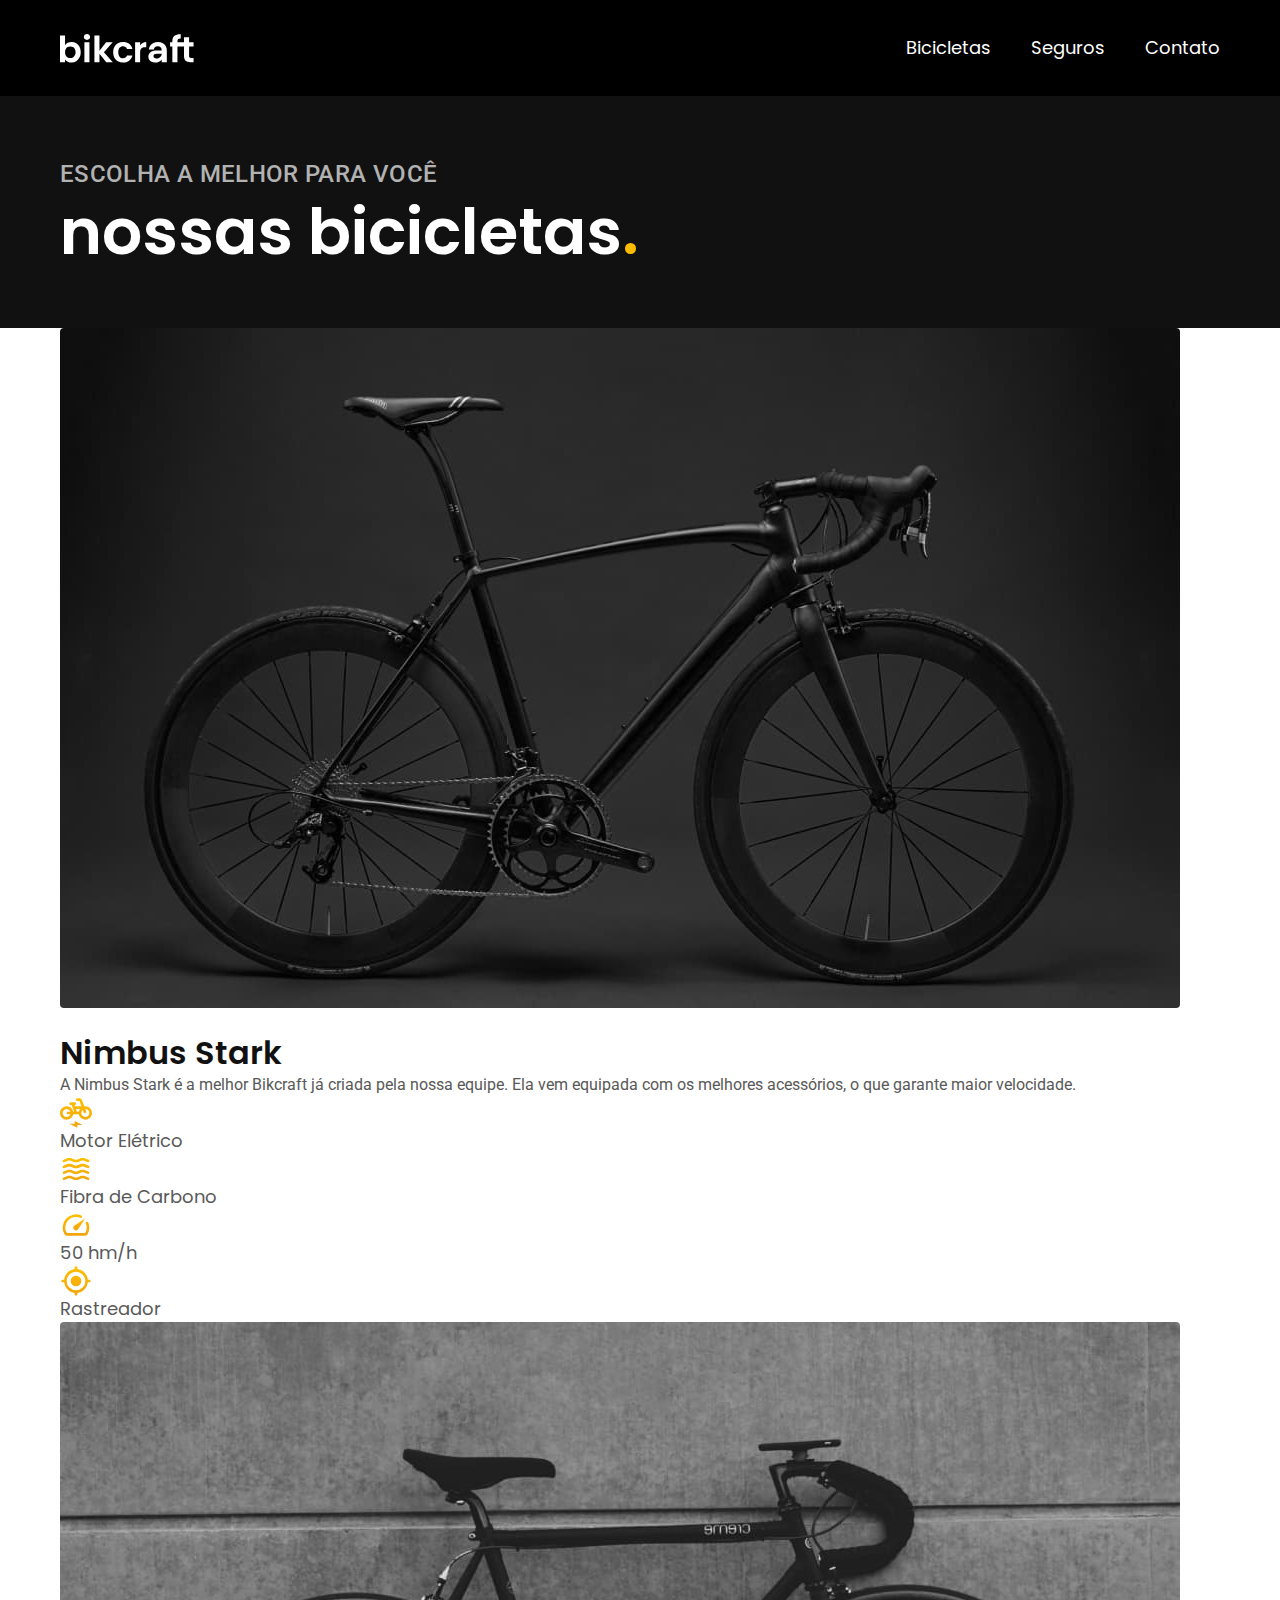
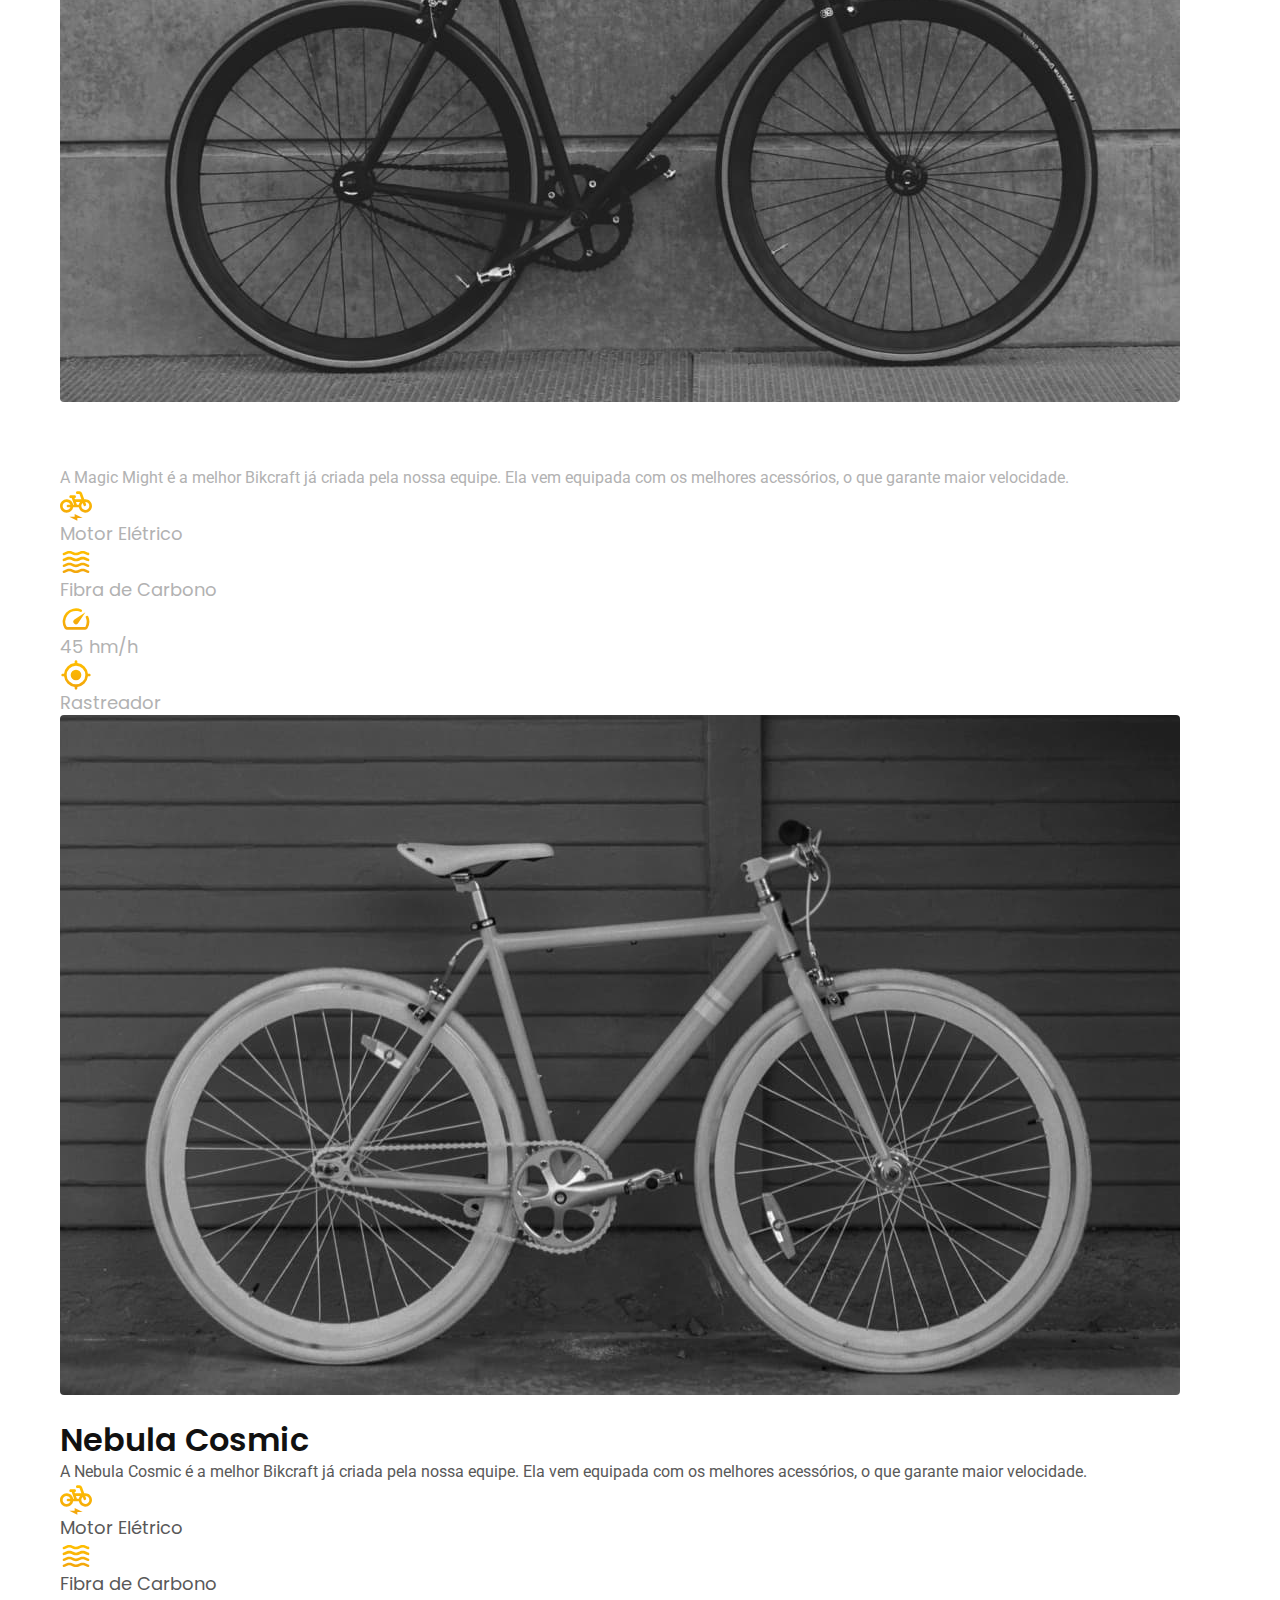
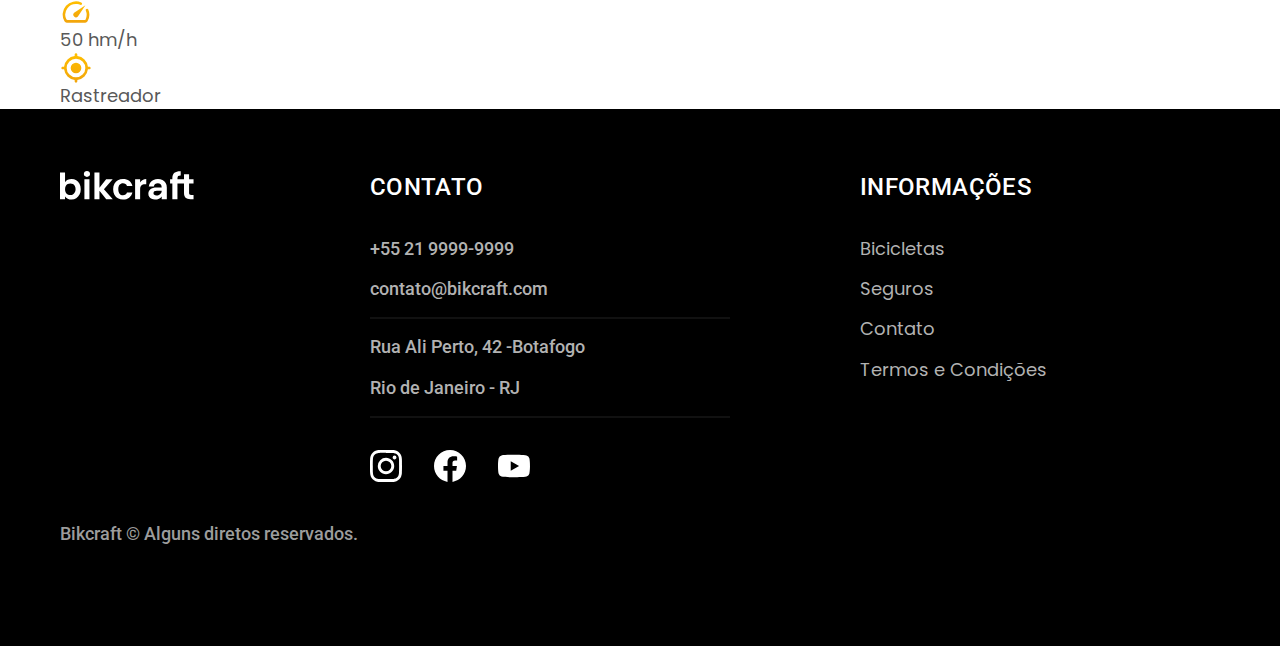
==== bicicletas.html @ cd24823d "Bicicletas 1" ====
<!DOCTYPE html>
<html lang="pt-br">
<head>
  <title>Bicicletas │ Bikcraft</title>
  <meta name="description" content="Termos e Condiçoes.">
  <meta charset="UTF-8">
  <meta name="viewport" content="width=device-width, initial-scale=1.0">
  <link rel="stylesheet" href="./assets/css/style.css">
  <!-- Fonts -->
  <link rel="preconnect" href="https://fonts.googleapis.com">
  <link rel="preconnect" href="https://fonts.gstatic.com" crossorigin>
  <link href="https://fonts.googleapis.com/css2?family=Merriweather:ital,wght@1,900&family=Poppins:wght@400;600&family=Roboto:wght@400;500&display=swap" rel="stylesheet">
</head>
<body id="bicicletas">
  <header class="header-bg">
    <div class="header container">
      <a href="./"><img src="./assets/img/bikcraft.svg" alt="Bikcraft">
      </a>
      <nav aria-label="primaria">
        <ul class="header-menu font-1-m cor-0">
          <li><a href="./bicicletas.html">Bicicletas</a></li>
          <li><a href="./seguros.html">Seguros</a></li>
          <li><a href="./contato.html">Contato</a></li>
        </ul>
      </nav>
    </div>
  </header>

  <main>
    <div class="titulo-bg">
      <div class="titulo container">
        <p class="font-2-l-b cor-5">Escolha a melhor para você</p>
        <h1 class="font-1-xxl cor-0">nossas bicicletas<span class="cor-p1">.</span></h1>
      </div>
    </div>

    
    <div class="bicicletas-bg">
      <div class="bicicletas container">
        <div class="bicicletas-imagem">
          <img src="./assets/img/bicicletas/nimbus.jpg" alt="">
          <span class="font-2-m cor-0">R$ 4999</span>
        </div>
        <div class="bicicletas-conteudo">
          <h2 class="font-1-xl">Nimbus Stark</h2>
          <p class="font-2-s cor-8">A Nimbus Stark é a melhor Bikcraft já criada pela nossa equipe. Ela vem equipada com os melhores acessórios, o que garante maior velocidade.</p>
          <ul class="font-1-m cor-8">
            <li><img src="./assets/img/icones/eletrica.svg" alt=""></li> Motor Elétrico
            <li><img src="./assets/img/icones/carbono.svg" alt=""></li> Fibra de Carbono
            <li><img src="./assets/img/icones/velocidade.svg" alt=""></li> 50 hm/h
            <li><img src="./assets/img/icones/rastreador.svg" alt=""></li> Rastreador
          </ul>
        </div>
      </div>
    </div>

    <div class="bicicletas-bg">
      <div class="bicicletas container">
        <div class="bicicletas-imagem">
          <img src="./assets/img/bicicletas/magic.jpg" alt="">
          <span class="font-2-m cor-0">R$ 2499</span>
        </div>
        <div class="bicicletas-conteudo">
          <h2 class="font-1-xl cor-0">Magic Might</h2>
          <p class="font-2-s cor-5">A Magic Might é a melhor Bikcraft já criada pela nossa equipe. Ela vem equipada com os melhores acessórios, o que garante maior velocidade.</p>
          <ul class="font-1-m cor-5">
            <li><img src="./assets/img/icones/eletrica.svg" alt=""></li> Motor Elétrico
            <li><img src="./assets/img/icones/carbono.svg" alt=""></li> Fibra de Carbono
            <li><img src="./assets/img/icones/velocidade.svg" alt=""></li> 45 hm/h
            <li><img src="./assets/img/icones/rastreador.svg" alt=""></li> Rastreador
          </ul>
        </div>
      </div>
    </div>

    <div class="bicicletas-bg">
      <div class="bicicletas container">
        <div class="bicicletas-imagem">
          <img src="./assets/img/bicicletas/nebula.jpg" alt="">
          <span class="font-2-m cor-0">R$ 3999</span>
        </div>
        <div class="bicicletas-conteudo">
          <h2 class="font-1-xl">Nebula Cosmic</h2>
          <p class="font-2-s cor-8">A Nebula Cosmic é a melhor Bikcraft já criada pela nossa equipe. Ela vem equipada com os melhores acessórios, o que garante maior velocidade.</p>
          <ul class="font-1-m cor-8">
            <li><img src="./assets/img/icones/eletrica.svg" alt=""></li> Motor Elétrico
            <li><img src="./assets/img/icones/carbono.svg" alt=""></li> Fibra de Carbono
            <li><img src="./assets/img/icones/velocidade.svg" alt=""></li> 50 hm/h
            <li><img src="./assets/img/icones/rastreador.svg" alt=""></li> Rastreador
          </ul>
        </div>
      </div>
    </div>

  </main>

  <footer class="footer-bg">
    <div class="footer container">
      <img src="./assets/img/bikcraft.svg" alt="">
      <div class="footer-contato">
        <h3 class="font-2-l-b cor-0">Contato</h3>
        <ul class="font-2-m cor-5">
          <li><a href="tel:+552199999999">+55 21 9999-9999</a></li>
          <li><a href="mailto:contato@bikcraft.com">contato@bikcraft.com</a></li>
          <li>Rua Ali Perto, 42 -Botafogo</li>
          <li>Rio de Janeiro - RJ</li>
        </ul>
        <div class="footer-redes">
          <a href="./">
            <img src="./assets/img/redes/instagram.svg" alt="instagram">
          </a>
          <a href="./">
            <img src="./assets/img/redes/facebook.svg" alt="Facebook">
          </a>
          <a href="./">
            <img src="./assets/img/redes/youtube.svg" alt="Youtube">
          </a>
        </div>
      </div>
      <div class="footer-informacoes">
        <h3 class="font-2-l-b cor-0">Informações</h3>
        <nav>
          <ul class="font-1-m cor-5">
            <li><a href="./bicicletas.html">Bicicletas</a></li>
            <li><a href="./seguros.html">Seguros</a></li>
             <li><a href="./contato.html">Contato</a></li>
             <li><a href="./termos.html">Termos e Condições</a></li>
          </ul>
        </nav>
      </div>
      <p class=" footer-copy font-2-m cor-6">Bikcraft © Alguns diretos reservados.</p>
    </div>
  </footer>
</body>
</html>
---- assets/css/style.css ----
/* Global */
@import './global/global.css';
@import './utilidades/tipografia.css';
@import './utilidades/cores.css';

@import './global/header.css';
@import './global/footer.css';

/* Utilidades */
@import './utilidades/componentes.css';

/* Home */
@import './home/introducao.css';
@import './home/tecnologia.css';
@import './home/parceiros.css';
@import './home/depoimento.css';

/* Bicicletas */
@import './bicicletas/bicicletas-lista.css';
@import './bicicletas/bicicletas.css';

/* Seguros */
@import './seguros/seguros.css';

/* Termos */
@import './termos/termos.css';
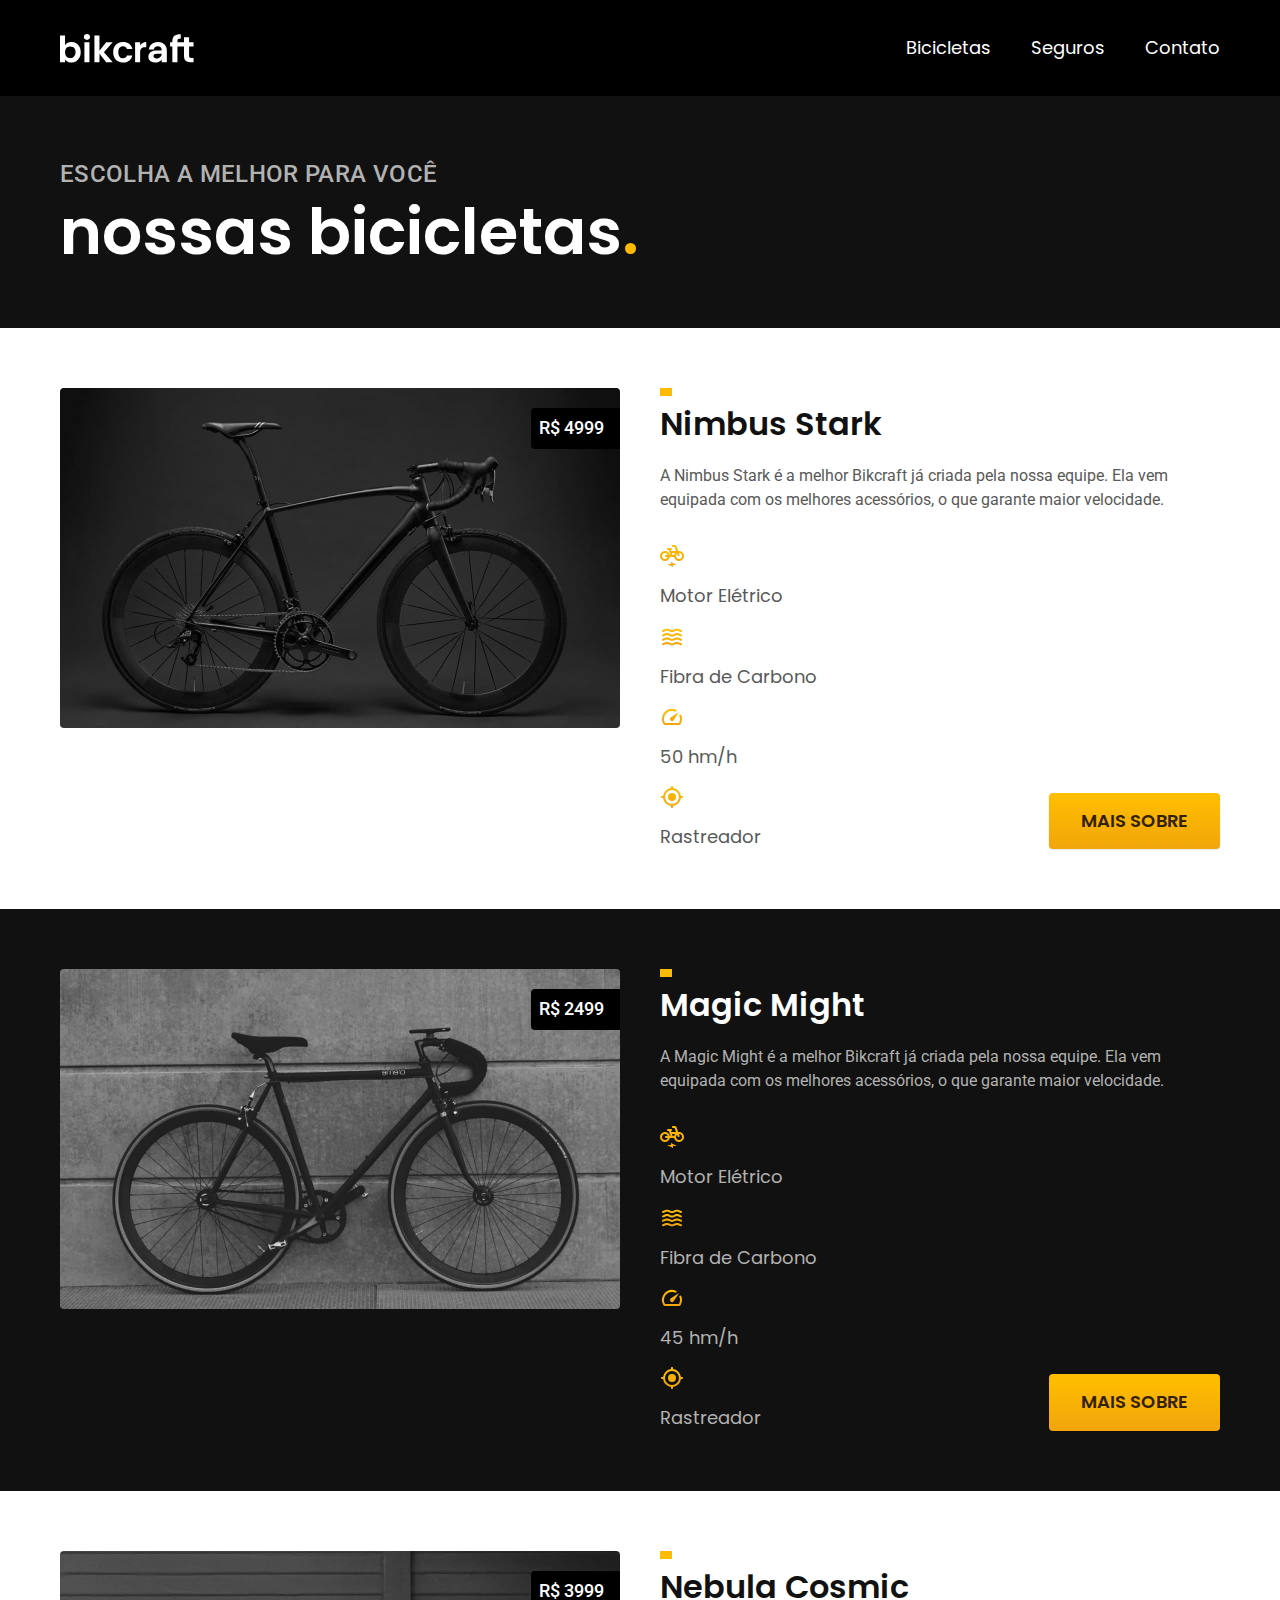
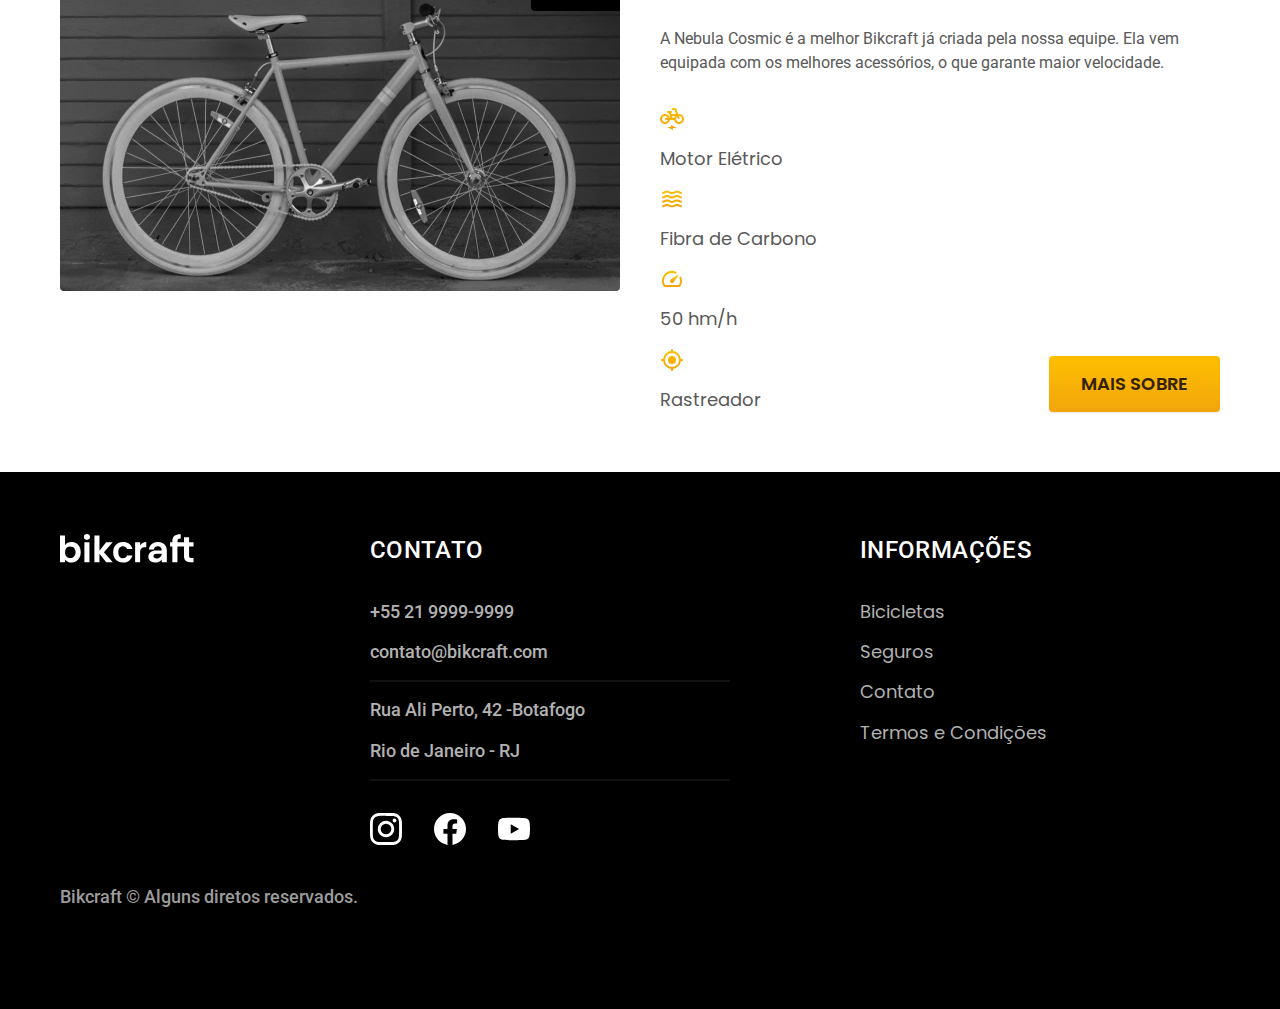
==== commit 3d87beb4: "fix bugs" ====
--- a/bicicletas.html
+++ b/bicicletas.html
@@ -5,7 +5,7 @@
   <meta name="description" content="Termos e Condiçoes.">
   <meta charset="UTF-8">
   <meta name="viewport" content="width=device-width, initial-scale=1.0">
-  <link rel="stylesheet" href="./assets/css/style.css">
+  <link rel="stylesheet" href="./css/style.css">
   <!-- Fonts -->
   <link rel="preconnect" href="https://fonts.googleapis.com">
   <link rel="preconnect" href="https://fonts.gstatic.com" crossorigin>
@@ -14,7 +14,7 @@
 <body id="bicicletas">
   <header class="header-bg">
     <div class="header container">
-      <a href="./"><img src="./assets/img/bikcraft.svg" alt="Bikcraft">
+      <a href="./"><img src="./img/bikcraft.svg" alt="Bikcraft">
       </a>
       <nav aria-label="primaria">
         <ul class="header-menu font-1-m cor-0">
@@ -35,21 +35,21 @@
     </div>
 
     
-    <div class="bicicletas-bg">
       <div class="bicicletas container">
         <div class="bicicletas-imagem">
-          <img src="./assets/img/bicicletas/nimbus.jpg" alt="">
+          <img src="./img/bicicletas/nimbus.jpg" alt="">
           <span class="font-2-m cor-0">R$ 4999</span>
         </div>
         <div class="bicicletas-conteudo">
           <h2 class="font-1-xl">Nimbus Stark</h2>
           <p class="font-2-s cor-8">A Nimbus Stark é a melhor Bikcraft já criada pela nossa equipe. Ela vem equipada com os melhores acessórios, o que garante maior velocidade.</p>
           <ul class="font-1-m cor-8">
-            <li><img src="./assets/img/icones/eletrica.svg" alt=""></li> Motor Elétrico
-            <li><img src="./assets/img/icones/carbono.svg" alt=""></li> Fibra de Carbono
-            <li><img src="./assets/img/icones/velocidade.svg" alt=""></li> 50 hm/h
-            <li><img src="./assets/img/icones/rastreador.svg" alt=""></li> Rastreador
+            <li><img src="./img/icones/eletrica.svg" alt=""></li> Motor Elétrico
+            <li><img src="./img/icones/carbono.svg" alt=""></li> Fibra de Carbono
+            <li><img src="./img/icones/velocidade.svg" alt=""></li> 50 hm/h
+            <li><img src="./img/icones/rastreador.svg" alt=""></li> Rastreador
           </ul>
+          <a class="botao seta" href="./bicicletas/nimbus.html">Mais Sobre</a>
         </div>
       </div>
     </div>
@@ -57,37 +57,38 @@
     <div class="bicicletas-bg">
       <div class="bicicletas container">
         <div class="bicicletas-imagem">
-          <img src="./assets/img/bicicletas/magic.jpg" alt="">
+          <img src="./img/bicicletas/magic.jpg" alt="">
           <span class="font-2-m cor-0">R$ 2499</span>
         </div>
         <div class="bicicletas-conteudo">
           <h2 class="font-1-xl cor-0">Magic Might</h2>
           <p class="font-2-s cor-5">A Magic Might é a melhor Bikcraft já criada pela nossa equipe. Ela vem equipada com os melhores acessórios, o que garante maior velocidade.</p>
           <ul class="font-1-m cor-5">
-            <li><img src="./assets/img/icones/eletrica.svg" alt=""></li> Motor Elétrico
-            <li><img src="./assets/img/icones/carbono.svg" alt=""></li> Fibra de Carbono
-            <li><img src="./assets/img/icones/velocidade.svg" alt=""></li> 45 hm/h
-            <li><img src="./assets/img/icones/rastreador.svg" alt=""></li> Rastreador
+            <li><img src="./img/icones/eletrica.svg" alt=""></li> Motor Elétrico
+            <li><img src="./img/icones/carbono.svg" alt=""></li> Fibra de Carbono
+            <li><img src="./img/icones/velocidade.svg" alt=""></li> 45 hm/h
+            <li><img src="./img/icones/rastreador.svg" alt=""></li> Rastreador
           </ul>
+          <a class="botao seta" href="./bicicletas/magic.html">Mais Sobre</a>
         </div>
       </div>
     </div>
 
-    <div class="bicicletas-bg">
       <div class="bicicletas container">
         <div class="bicicletas-imagem">
-          <img src="./assets/img/bicicletas/nebula.jpg" alt="">
+          <img src="./img/bicicletas/nebula.jpg" alt="">
           <span class="font-2-m cor-0">R$ 3999</span>
         </div>
         <div class="bicicletas-conteudo">
           <h2 class="font-1-xl">Nebula Cosmic</h2>
           <p class="font-2-s cor-8">A Nebula Cosmic é a melhor Bikcraft já criada pela nossa equipe. Ela vem equipada com os melhores acessórios, o que garante maior velocidade.</p>
           <ul class="font-1-m cor-8">
-            <li><img src="./assets/img/icones/eletrica.svg" alt=""></li> Motor Elétrico
-            <li><img src="./assets/img/icones/carbono.svg" alt=""></li> Fibra de Carbono
-            <li><img src="./assets/img/icones/velocidade.svg" alt=""></li> 50 hm/h
-            <li><img src="./assets/img/icones/rastreador.svg" alt=""></li> Rastreador
+            <li><img src="./img/icones/eletrica.svg" alt=""></li> Motor Elétrico
+            <li><img src="./img/icones/carbono.svg" alt=""></li> Fibra de Carbono
+            <li><img src="./img/icones/velocidade.svg" alt=""></li> 50 hm/h
+            <li><img src="./img/icones/rastreador.svg" alt=""></li> Rastreador
           </ul>
+          <a class="botao seta" href="./bicicletas/nebula.html">Mais Sobre</a>
         </div>
       </div>
     </div>
@@ -96,7 +97,7 @@
 
   <footer class="footer-bg">
     <div class="footer container">
-      <img src="./assets/img/bikcraft.svg" alt="">
+      <img src="./img/bikcraft.svg" alt="">
       <div class="footer-contato">
         <h3 class="font-2-l-b cor-0">Contato</h3>
         <ul class="font-2-m cor-5">
@@ -107,13 +108,13 @@
         </ul>
         <div class="footer-redes">
           <a href="./">
-            <img src="./assets/img/redes/instagram.svg" alt="instagram">
+            <img src="./img/redes/instagram.svg" alt="instagram">
           </a>
           <a href="./">
-            <img src="./assets/img/redes/facebook.svg" alt="Facebook">
+            <img src="./img/redes/facebook.svg" alt="Facebook">
           </a>
           <a href="./">
-            <img src="./assets/img/redes/youtube.svg" alt="Youtube">
+            <img src="./img/redes/youtube.svg" alt="Youtube">
           </a>
         </div>
       </div>
--- a/css/style.css
+++ b/css/style.css
@@ -0,0 +1,26 @@
+/* Global */
+@import './global/global.css';
+@import './utilidades/tipografia.css';
+@import './utilidades/cores.css';
+
+@import './global/header.css';
+@import './global/footer.css';
+
+/* Utilidades */
+@import './utilidades/componentes.css';
+
+/* Home */
+@import './home/introducao.css';
+@import './home/tecnologia.css';
+@import './home/parceiros.css';
+@import './home/depoimento.css';
+
+/* Bicicletas */
+@import './bicicletas/bicicletas-lista.css';
+@import './bicicletas/bicicletas.css';
+
+/* Seguros */
+@import './seguros/seguros.css';
+
+/* Termos */
+@import './termos/termos.css';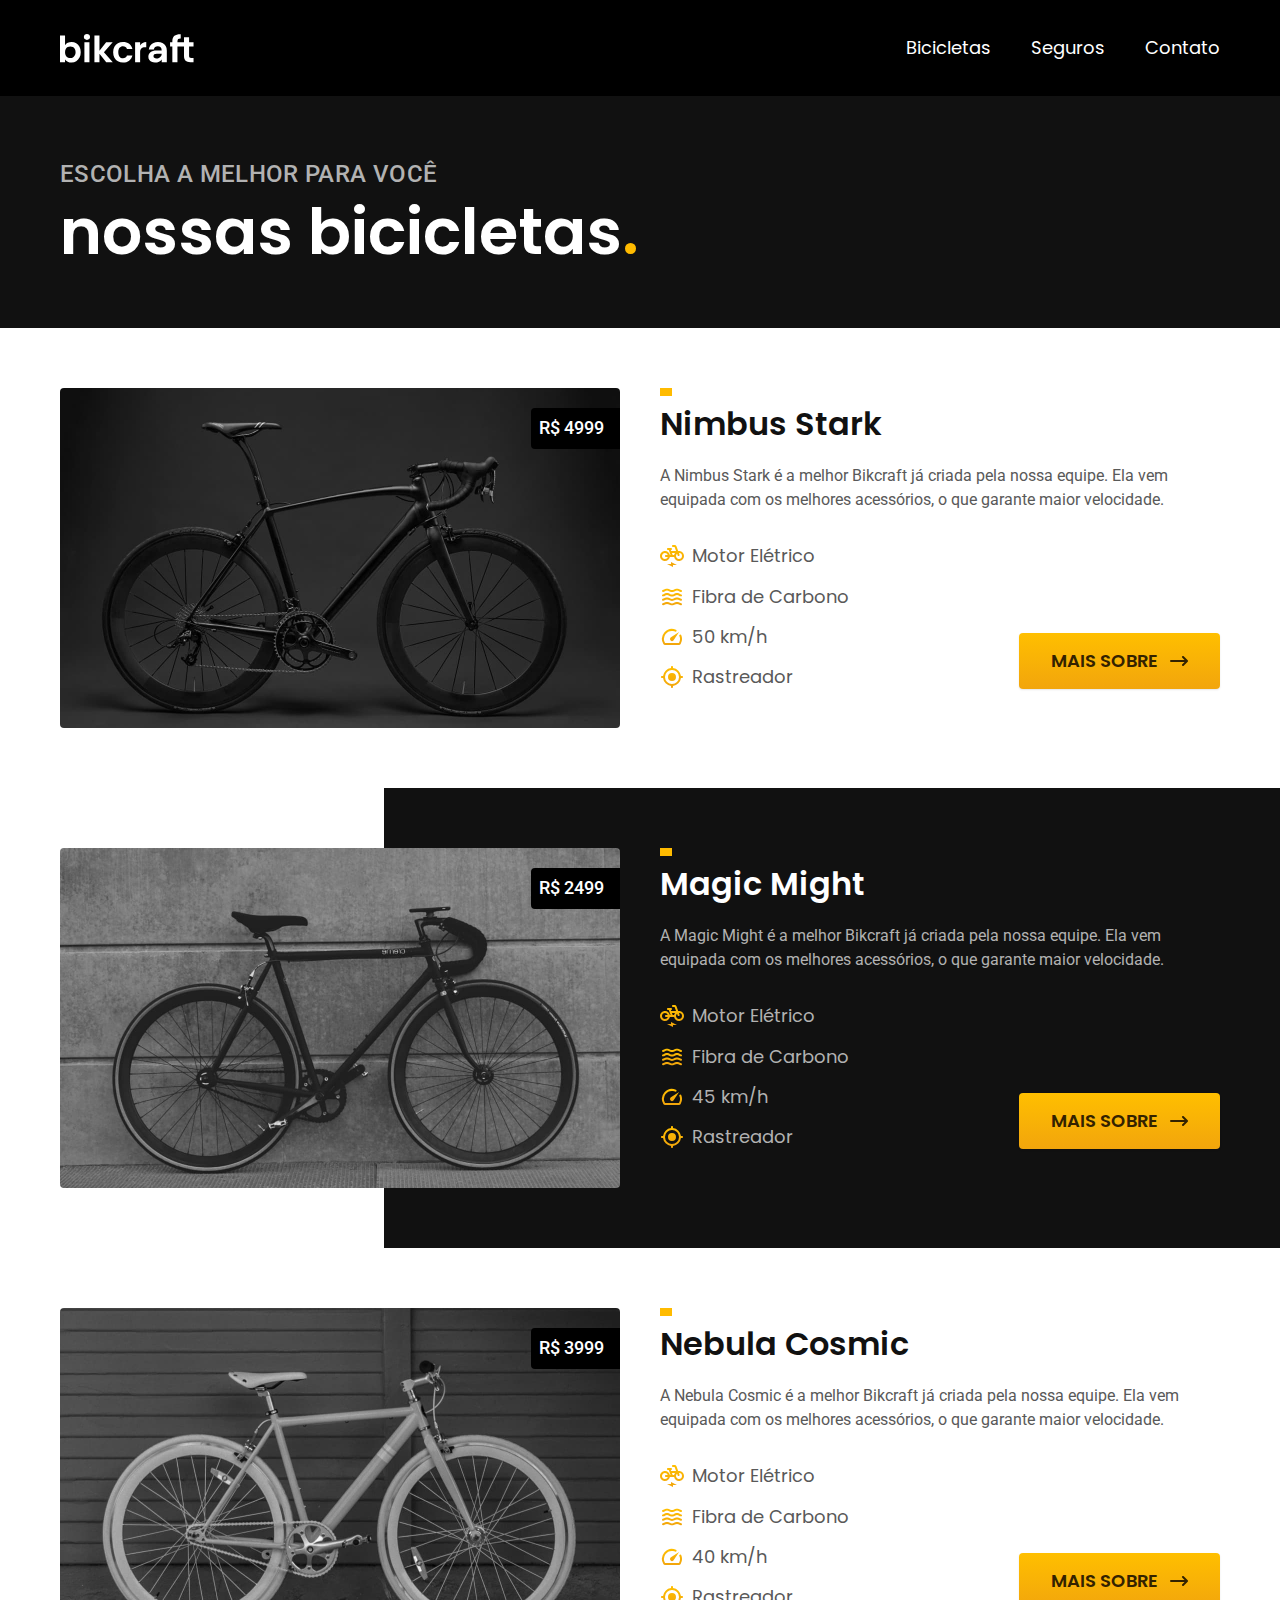
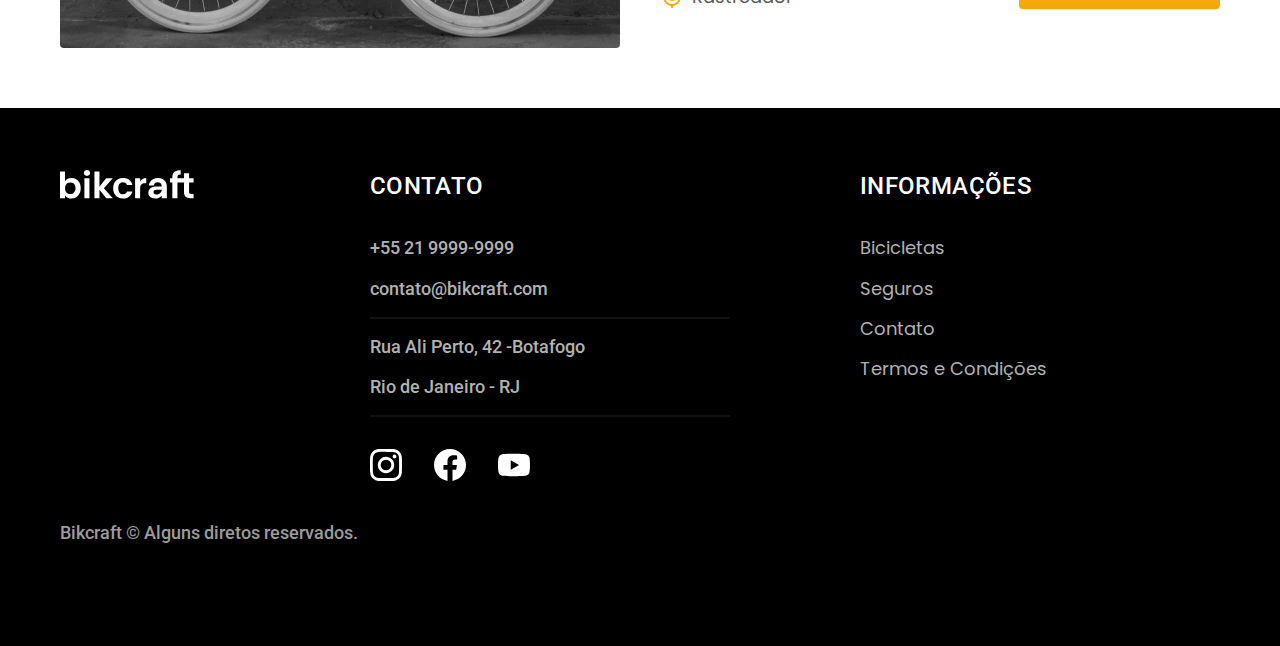
==== commit 8558d998: "Bicicletas 3" ====
--- a/bicicletas.html
+++ b/bicicletas.html
@@ -1,16 +1,18 @@
 <!DOCTYPE html>
 <html lang="pt-br">
 <head>
+  <meta charset="UTF-8">
+  <meta name="viewport" content="width=device-width, initial-scale=1.0">
   <title>Bicicletas │ Bikcraft</title>
   <meta name="description" content="Termos e Condiçoes.">
-  <meta charset="UTF-8">
-  <meta name="viewport" content="width=device-width, initial-scale=1.0">
+
   <link rel="stylesheet" href="./css/style.css">
-  <!-- Fonts -->
+
   <link rel="preconnect" href="https://fonts.googleapis.com">
   <link rel="preconnect" href="https://fonts.gstatic.com" crossorigin>
   <link href="https://fonts.googleapis.com/css2?family=Merriweather:ital,wght@1,900&family=Poppins:wght@400;600&family=Roboto:wght@400;500&display=swap" rel="stylesheet">
 </head>
+
 <body id="bicicletas">
   <header class="header-bg">
     <div class="header container">
@@ -34,20 +36,20 @@
       </div>
     </div>
 
-    
+    <!-- <div class="bicicletas-bg"> -->
       <div class="bicicletas container">
         <div class="bicicletas-imagem">
-          <img src="./img/bicicletas/nimbus.jpg" alt="">
+          <img src="./img/bicicletas/nimbus.jpg" alt="Bicicleta preta">
           <span class="font-2-m cor-0">R$ 4999</span>
         </div>
         <div class="bicicletas-conteudo">
           <h2 class="font-1-xl">Nimbus Stark</h2>
           <p class="font-2-s cor-8">A Nimbus Stark é a melhor Bikcraft já criada pela nossa equipe. Ela vem equipada com os melhores acessórios, o que garante maior velocidade.</p>
           <ul class="font-1-m cor-8">
-            <li><img src="./img/icones/eletrica.svg" alt=""></li> Motor Elétrico
-            <li><img src="./img/icones/carbono.svg" alt=""></li> Fibra de Carbono
-            <li><img src="./img/icones/velocidade.svg" alt=""></li> 50 hm/h
-            <li><img src="./img/icones/rastreador.svg" alt=""></li> Rastreador
+            <li><img src="./img/icones/eletrica.svg" alt=""><span>Motor Elétrico</span></li>
+            <li><img src="./img/icones/carbono.svg" alt=""><span>Fibra de Carbono</span></li>
+            <li><img src="./img/icones/velocidade.svg" alt=""><span>50 km/h</span></li>
+            <li><img src="./img/icones/rastreador.svg" alt=""><span>Rastreador</span></li>
           </ul>
           <a class="botao seta" href="./bicicletas/nimbus.html">Mais Sobre</a>
         </div>
@@ -57,42 +59,42 @@
     <div class="bicicletas-bg">
       <div class="bicicletas container">
         <div class="bicicletas-imagem">
-          <img src="./img/bicicletas/magic.jpg" alt="">
+          <img src="./img/bicicletas/magic.jpg" alt="Bicicleta preta">
           <span class="font-2-m cor-0">R$ 2499</span>
         </div>
         <div class="bicicletas-conteudo">
           <h2 class="font-1-xl cor-0">Magic Might</h2>
           <p class="font-2-s cor-5">A Magic Might é a melhor Bikcraft já criada pela nossa equipe. Ela vem equipada com os melhores acessórios, o que garante maior velocidade.</p>
           <ul class="font-1-m cor-5">
-            <li><img src="./img/icones/eletrica.svg" alt=""></li> Motor Elétrico
-            <li><img src="./img/icones/carbono.svg" alt=""></li> Fibra de Carbono
-            <li><img src="./img/icones/velocidade.svg" alt=""></li> 45 hm/h
-            <li><img src="./img/icones/rastreador.svg" alt=""></li> Rastreador
+            <li><img src="./img/icones/eletrica.svg" alt=""><span>Motor Elétrico</span></li>
+            <li><img src="./img/icones/carbono.svg" alt=""><span>Fibra de Carbono</span></li>
+            <li><img src="./img/icones/velocidade.svg" alt=""><span>45 km/h</span></li>
+            <li><img src="./img/icones/rastreador.svg" alt=""><span>Rastreador</span></li>
           </ul>
           <a class="botao seta" href="./bicicletas/magic.html">Mais Sobre</a>
         </div>
       </div>
     </div>
 
+    <!-- <div class="bicicletas-bg"> -->
       <div class="bicicletas container">
         <div class="bicicletas-imagem">
-          <img src="./img/bicicletas/nebula.jpg" alt="">
+          <img src="./img/bicicletas/nebula.jpg" alt="Bicicleta branca">
           <span class="font-2-m cor-0">R$ 3999</span>
         </div>
         <div class="bicicletas-conteudo">
           <h2 class="font-1-xl">Nebula Cosmic</h2>
           <p class="font-2-s cor-8">A Nebula Cosmic é a melhor Bikcraft já criada pela nossa equipe. Ela vem equipada com os melhores acessórios, o que garante maior velocidade.</p>
           <ul class="font-1-m cor-8">
-            <li><img src="./img/icones/eletrica.svg" alt=""></li> Motor Elétrico
-            <li><img src="./img/icones/carbono.svg" alt=""></li> Fibra de Carbono
-            <li><img src="./img/icones/velocidade.svg" alt=""></li> 50 hm/h
-            <li><img src="./img/icones/rastreador.svg" alt=""></li> Rastreador
+            <li><img src="./img/icones/eletrica.svg" alt=""><span>Motor Elétrico</span></li>
+            <li><img src="./img/icones/carbono.svg" alt=""><span>Fibra de Carbono</span></li>
+            <li><img src="./img/icones/velocidade.svg" alt=""><span>40 km/h</span></li>
+            <li><img src="./img/icones/rastreador.svg" alt=""><span>Rastreador</span></li>
           </ul>
           <a class="botao seta" href="./bicicletas/nebula.html">Mais Sobre</a>
         </div>
       </div>
     </div>
-
   </main>
 
   <footer class="footer-bg">
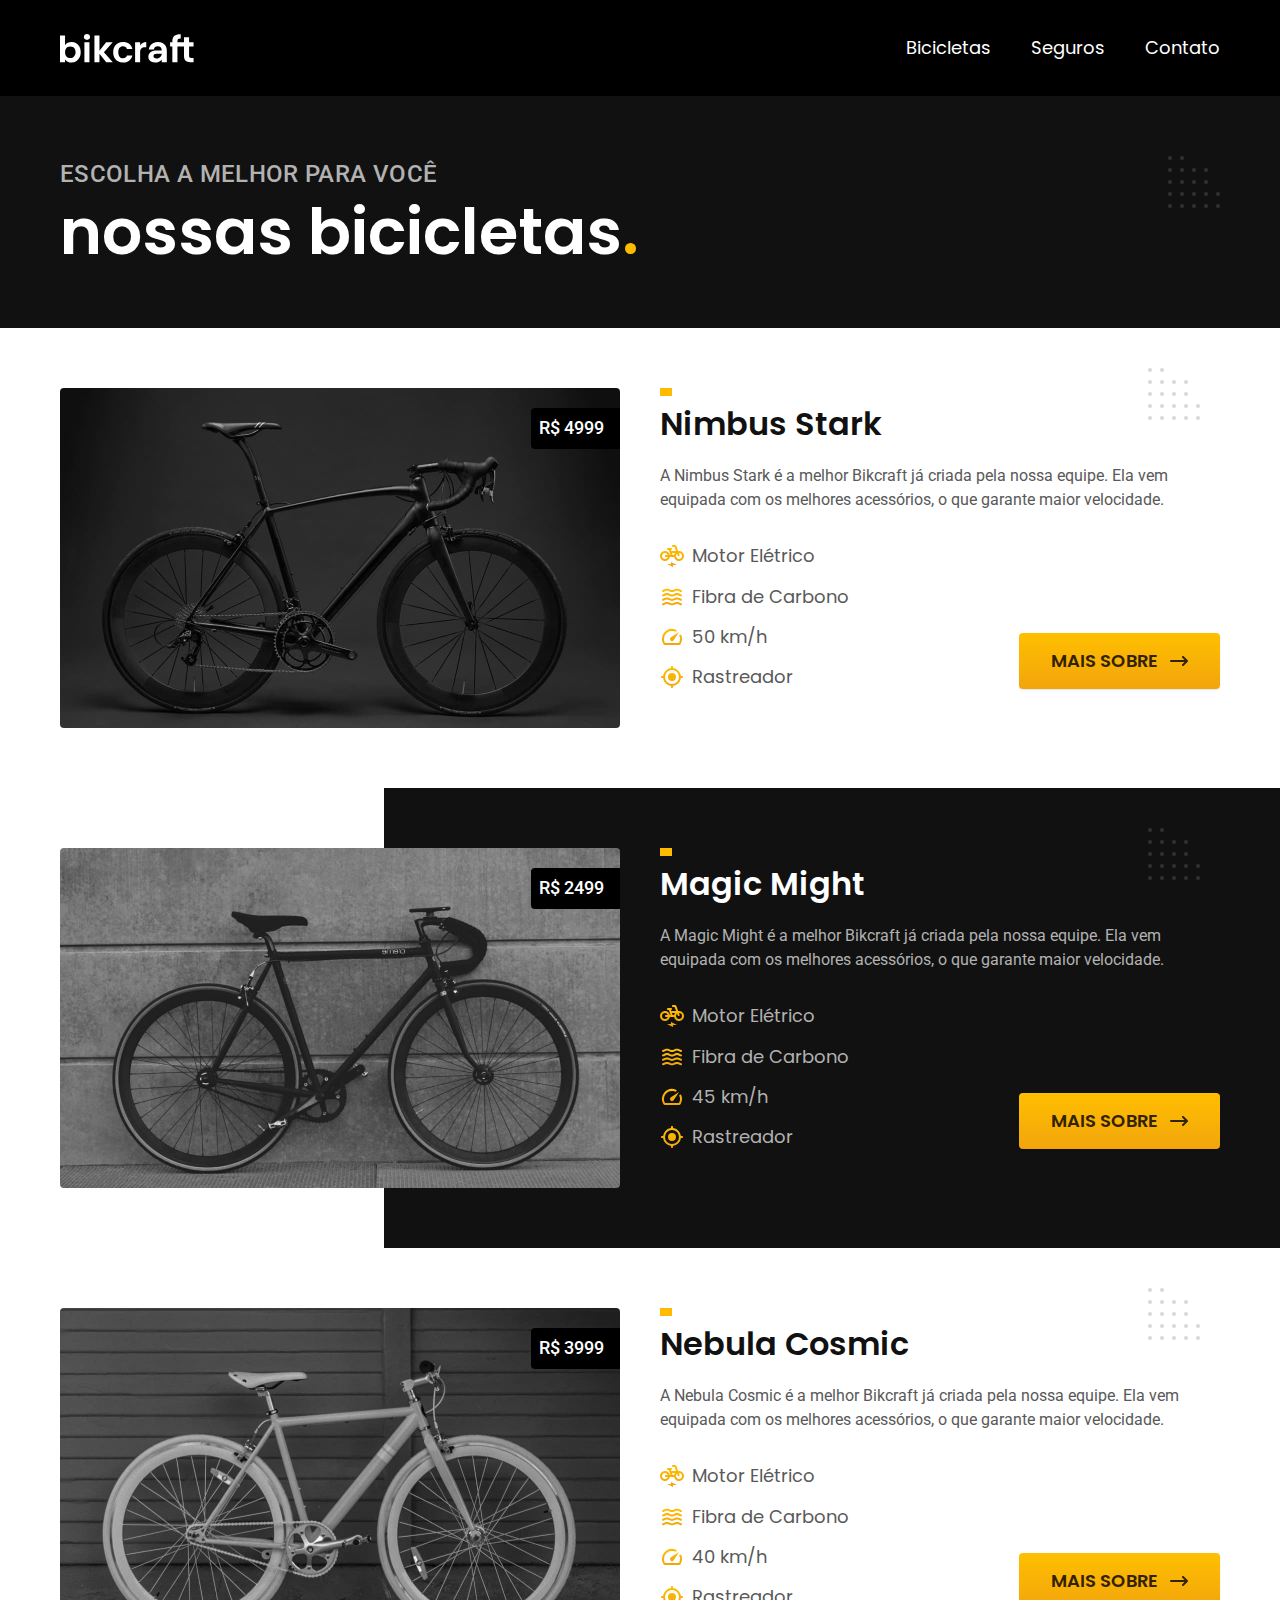
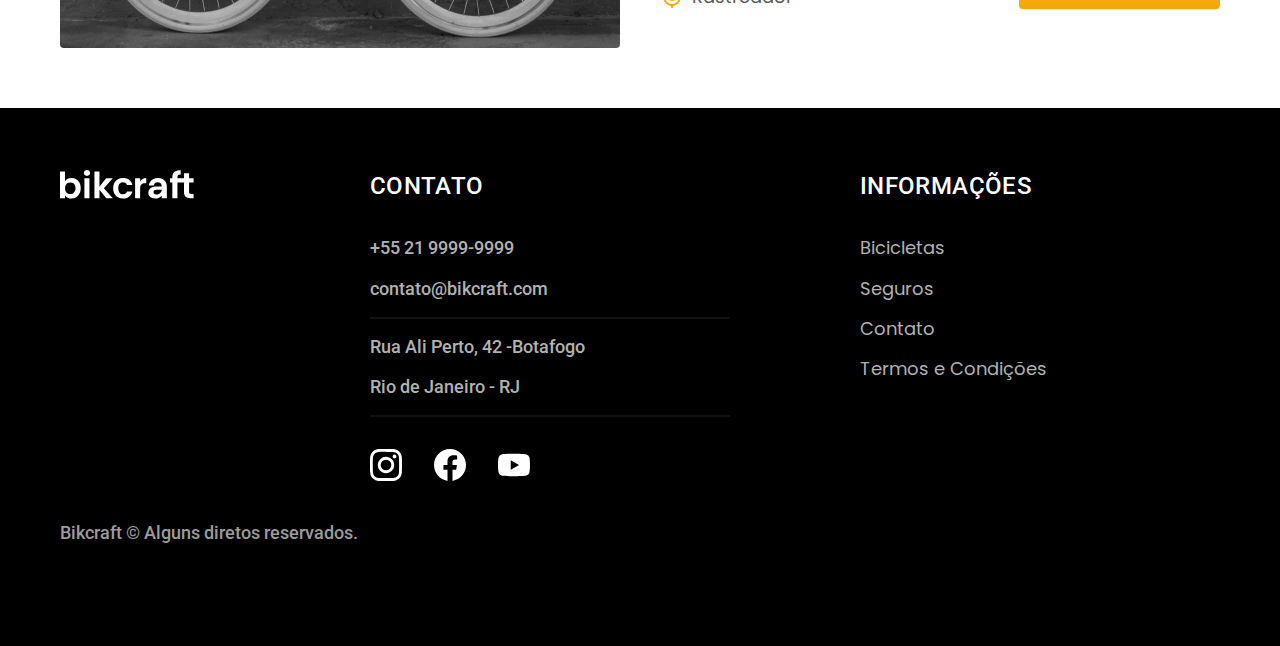
==== commit e0bf6f6f: "otimizações" ====
--- a/bicicletas.html
+++ b/bicicletas.html
@@ -1,11 +1,13 @@
 <!DOCTYPE html>
 <html lang="pt-br">
+
 <head>
   <meta charset="UTF-8">
   <meta name="viewport" content="width=device-width, initial-scale=1.0">
   <title>Bicicletas │ Bikcraft</title>
   <meta name="description" content="Termos e Condiçoes.">
 
+  <link rel="preload" href="./css/style.css" ass="style">
   <link rel="stylesheet" href="./css/style.css">
 
   <link rel="preconnect" href="https://fonts.googleapis.com">
@@ -37,23 +39,23 @@
     </div>
 
     <!-- <div class="bicicletas-bg"> -->
-      <div class="bicicletas container">
-        <div class="bicicletas-imagem">
-          <img src="./img/bicicletas/nimbus.jpg" alt="Bicicleta preta">
-          <span class="font-2-m cor-0">R$ 4999</span>
-        </div>
-        <div class="bicicletas-conteudo">
-          <h2 class="font-1-xl">Nimbus Stark</h2>
-          <p class="font-2-s cor-8">A Nimbus Stark é a melhor Bikcraft já criada pela nossa equipe. Ela vem equipada com os melhores acessórios, o que garante maior velocidade.</p>
-          <ul class="font-1-m cor-8">
-            <li><img src="./img/icones/eletrica.svg" alt=""><span>Motor Elétrico</span></li>
-            <li><img src="./img/icones/carbono.svg" alt=""><span>Fibra de Carbono</span></li>
-            <li><img src="./img/icones/velocidade.svg" alt=""><span>50 km/h</span></li>
-            <li><img src="./img/icones/rastreador.svg" alt=""><span>Rastreador</span></li>
-          </ul>
-          <a class="botao seta" href="./bicicletas/nimbus.html">Mais Sobre</a>
-        </div>
+    <div class="bicicletas container">
+      <div class="bicicletas-imagem">
+        <img src="./img/bicicletas/nimbus.jpg" alt="Bicicleta preta">
+        <span class="font-2-m cor-0">R$ 4999</span>
       </div>
+      <div class="bicicletas-conteudo">
+        <h2 class="font-1-xl">Nimbus Stark</h2>
+        <p class="font-2-s cor-8">A Nimbus Stark é a melhor Bikcraft já criada pela nossa equipe. Ela vem equipada com os melhores acessórios, o que garante maior velocidade.</p>
+        <ul class="font-1-m cor-8">
+          <li><img src="./img/icones/eletrica.svg" alt=""><span>Motor Elétrico</span></li>
+          <li><img src="./img/icones/carbono.svg" alt=""><span>Fibra de Carbono</span></li>
+          <li><img src="./img/icones/velocidade.svg" alt=""><span>50 km/h</span></li>
+          <li><img src="./img/icones/rastreador.svg" alt=""><span>Rastreador</span></li>
+        </ul>
+        <a class="botao seta" href="./bicicletas/nimbus.html">Mais Sobre</a>
+      </div>
+    </div>
     </div>
 
     <div class="bicicletas-bg">
@@ -77,23 +79,23 @@
     </div>
 
     <!-- <div class="bicicletas-bg"> -->
-      <div class="bicicletas container">
-        <div class="bicicletas-imagem">
-          <img src="./img/bicicletas/nebula.jpg" alt="Bicicleta branca">
-          <span class="font-2-m cor-0">R$ 3999</span>
-        </div>
-        <div class="bicicletas-conteudo">
-          <h2 class="font-1-xl">Nebula Cosmic</h2>
-          <p class="font-2-s cor-8">A Nebula Cosmic é a melhor Bikcraft já criada pela nossa equipe. Ela vem equipada com os melhores acessórios, o que garante maior velocidade.</p>
-          <ul class="font-1-m cor-8">
-            <li><img src="./img/icones/eletrica.svg" alt=""><span>Motor Elétrico</span></li>
-            <li><img src="./img/icones/carbono.svg" alt=""><span>Fibra de Carbono</span></li>
-            <li><img src="./img/icones/velocidade.svg" alt=""><span>40 km/h</span></li>
-            <li><img src="./img/icones/rastreador.svg" alt=""><span>Rastreador</span></li>
-          </ul>
-          <a class="botao seta" href="./bicicletas/nebula.html">Mais Sobre</a>
-        </div>
+    <div class="bicicletas container">
+      <div class="bicicletas-imagem">
+        <img src="./img/bicicletas/nebula.jpg" alt="Bicicleta branca">
+        <span class="font-2-m cor-0">R$ 3999</span>
       </div>
+      <div class="bicicletas-conteudo">
+        <h2 class="font-1-xl">Nebula Cosmic</h2>
+        <p class="font-2-s cor-8">A Nebula Cosmic é a melhor Bikcraft já criada pela nossa equipe. Ela vem equipada com os melhores acessórios, o que garante maior velocidade.</p>
+        <ul class="font-1-m cor-8">
+          <li><img src="./img/icones/eletrica.svg" alt=""><span>Motor Elétrico</span></li>
+          <li><img src="./img/icones/carbono.svg" alt=""><span>Fibra de Carbono</span></li>
+          <li><img src="./img/icones/velocidade.svg" alt=""><span>40 km/h</span></li>
+          <li><img src="./img/icones/rastreador.svg" alt=""><span>Rastreador</span></li>
+        </ul>
+        <a class="botao seta" href="./bicicletas/nebula.html">Mais Sobre</a>
+      </div>
+    </div>
     </div>
   </main>
 
@@ -126,8 +128,8 @@
           <ul class="font-1-m cor-5">
             <li><a href="./bicicletas.html">Bicicletas</a></li>
             <li><a href="./seguros.html">Seguros</a></li>
-             <li><a href="./contato.html">Contato</a></li>
-             <li><a href="./termos.html">Termos e Condições</a></li>
+            <li><a href="./contato.html">Contato</a></li>
+            <li><a href="./termos.html">Termos e Condições</a></li>
           </ul>
         </nav>
       </div>
@@ -135,4 +137,5 @@
     </div>
   </footer>
 </body>
+
 </html>--- a/css/style.css
+++ b/css/style.css
@@ -8,6 +8,7 @@
 
 /* Utilidades */
 @import './utilidades/componentes.css';
+@import './utilidades/formulario.css';
 
 /* Home */
 @import './home/introducao.css';
@@ -19,8 +20,21 @@
 @import './bicicletas/bicicletas-lista.css';
 @import './bicicletas/bicicletas.css';
 
+/* Bicicleta */
+@import './bicicleta/bicicleta.css';
+@import './bicicleta/seguro.css';
+
 /* Seguros */
 @import './seguros/seguros.css';
+@import './seguros/vantagens.css';
+@import './seguros/perguntas.css';
+
+/* Contato */
+@import './contato/contato.css';
+@import './contato/lojas.css';
+
+/* Contato */
+@import './orcamento/orcamento.css';
 
 /* Termos */
 @import './termos/termos.css';--- a/css/style.css
+++ b/css/style.css
@@ -8,6 +8,7 @@
 
 /* Utilidades */
 @import './utilidades/componentes.css';
+@import './utilidades/formulario.css';
 
 /* Home */
 @import './home/introducao.css';
@@ -19,8 +20,21 @@
 @import './bicicletas/bicicletas-lista.css';
 @import './bicicletas/bicicletas.css';
 
+/* Bicicleta */
+@import './bicicleta/bicicleta.css';
+@import './bicicleta/seguro.css';
+
 /* Seguros */
 @import './seguros/seguros.css';
+@import './seguros/vantagens.css';
+@import './seguros/perguntas.css';
+
+/* Contato */
+@import './contato/contato.css';
+@import './contato/lojas.css';
+
+/* Contato */
+@import './orcamento/orcamento.css';
 
 /* Termos */
 @import './termos/termos.css';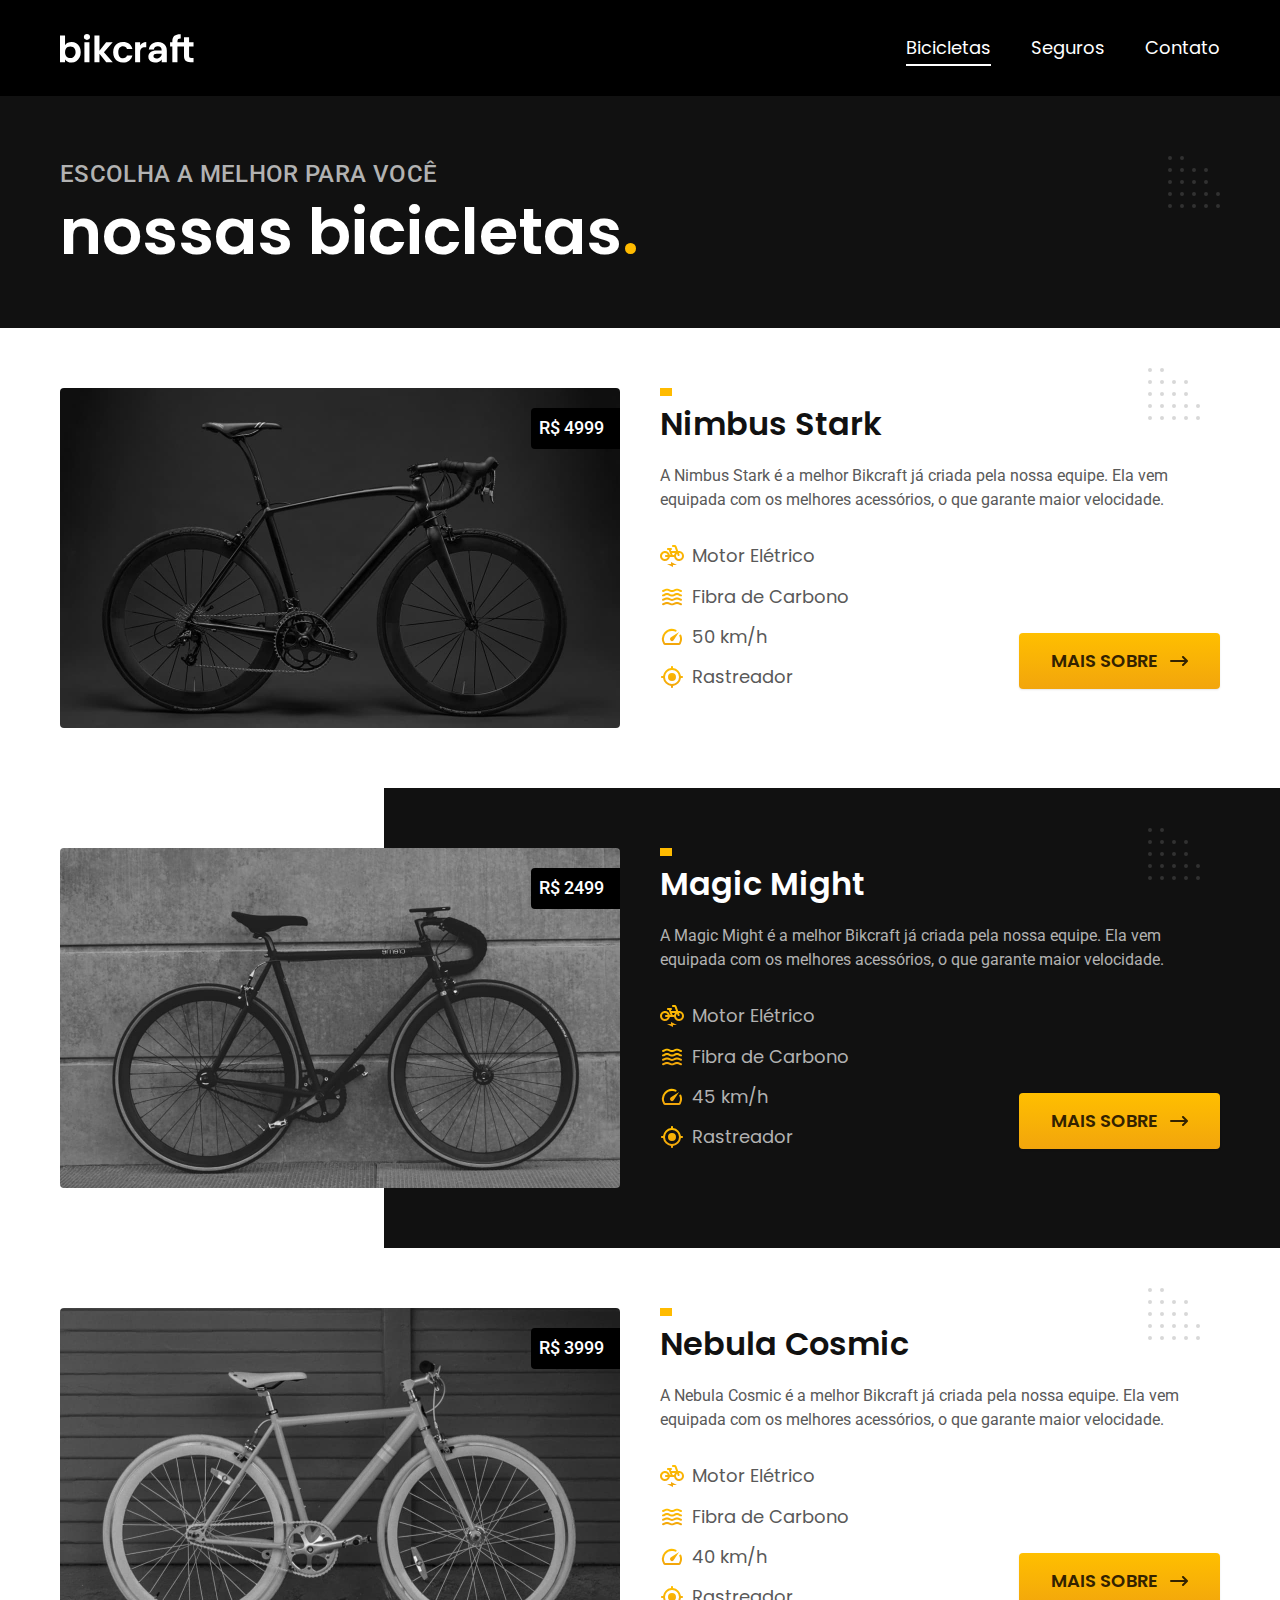
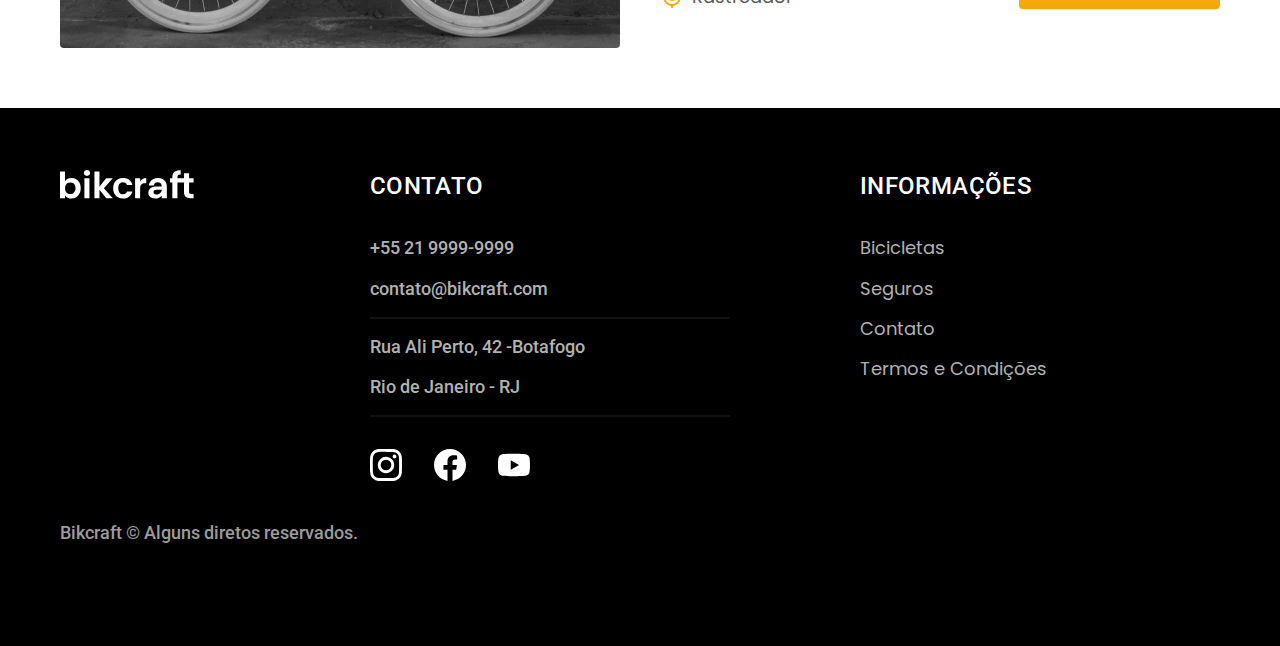
==== commit 84ad308d: "Menu Ativo" ====
--- a/bicicletas.html
+++ b/bicicletas.html
@@ -136,6 +136,7 @@
       <p class=" footer-copy font-2-m cor-6">Bikcraft © Alguns diretos reservados.</p>
     </div>
   </footer>
+  <script src="./js/script.js"></script>
 </body>
 
 </html>